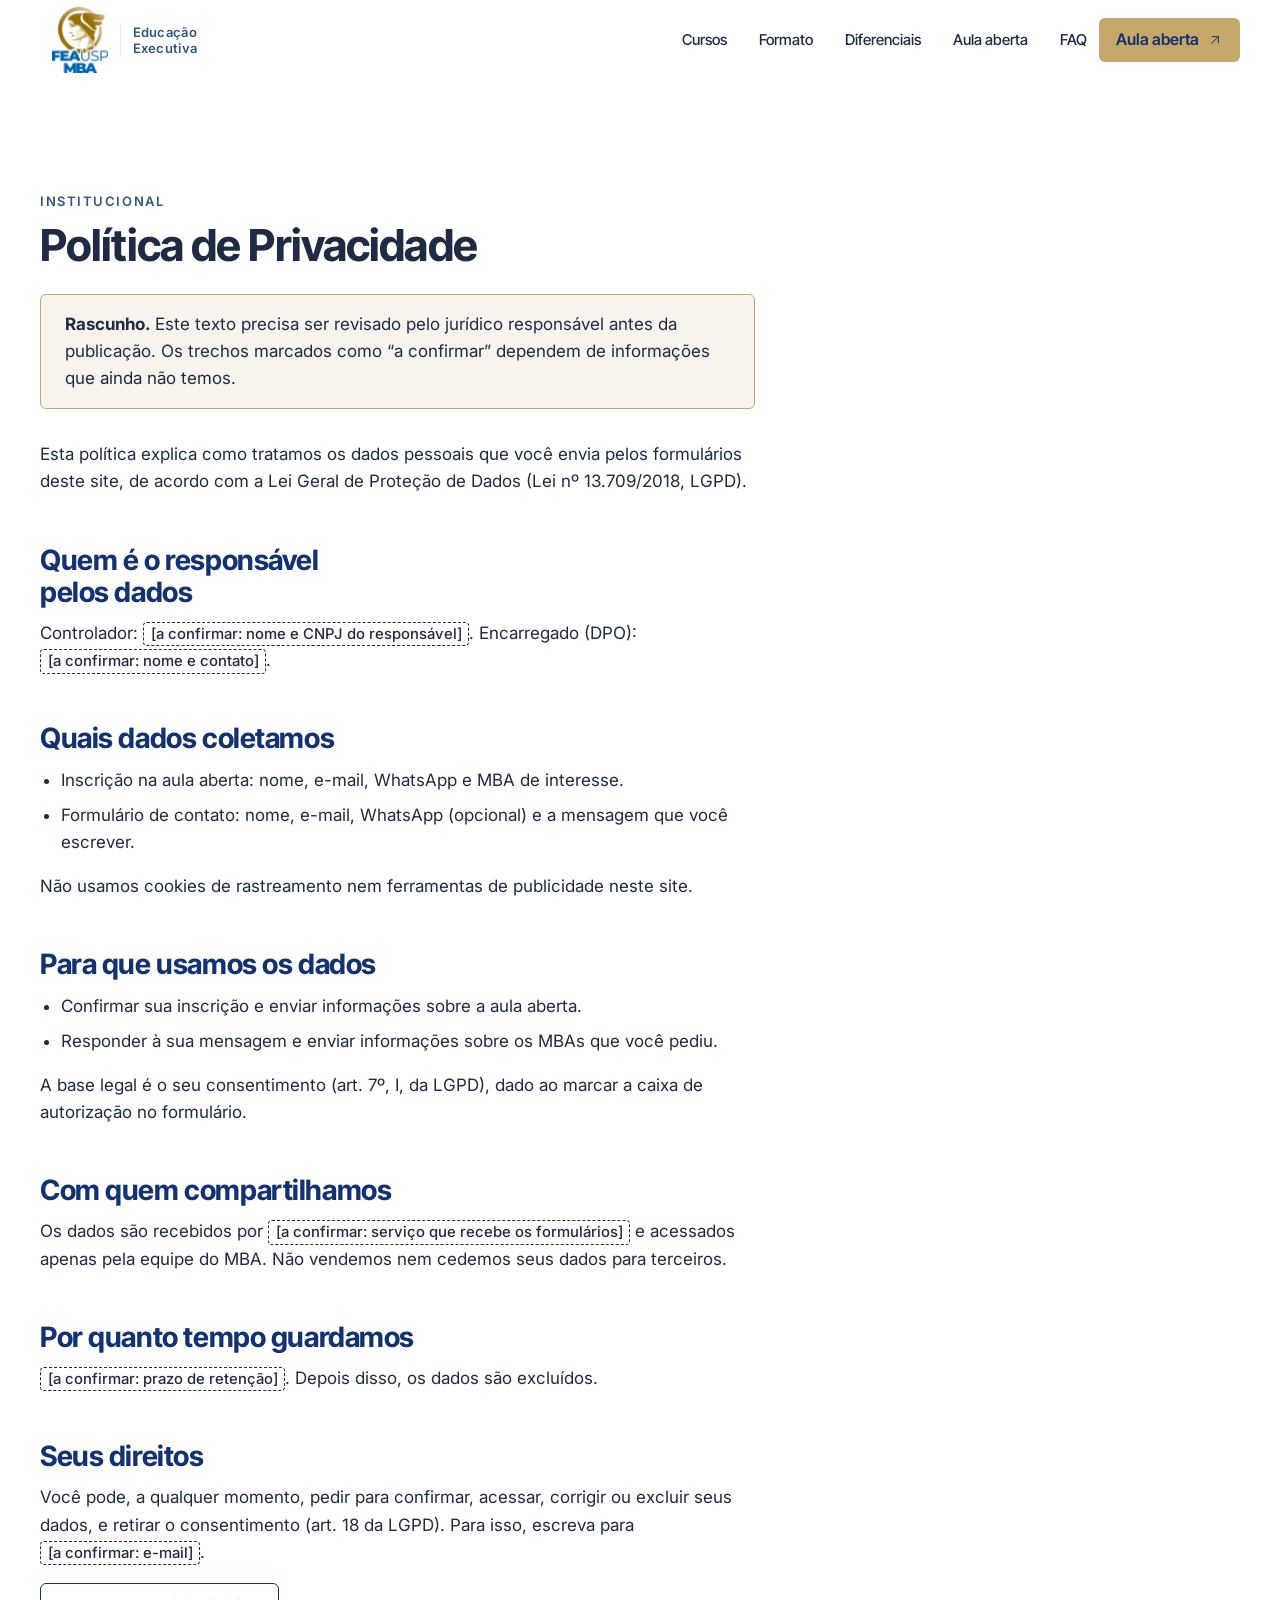
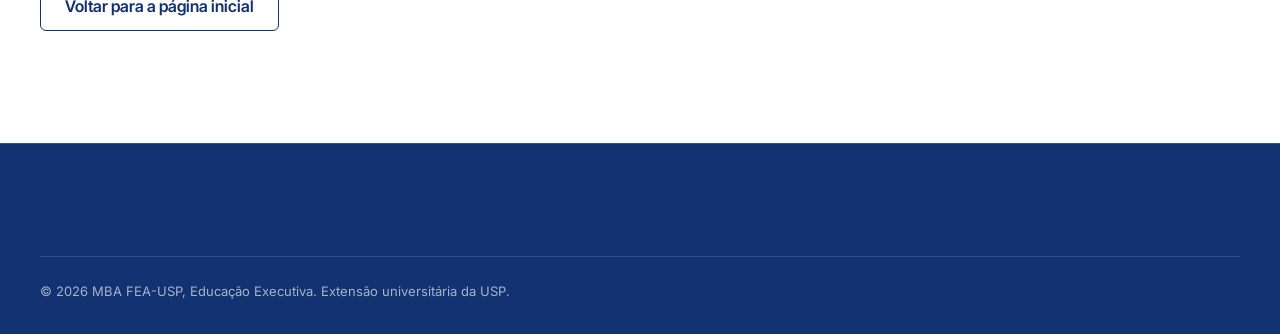
==== privacidade.html @ 04e50766 "Site MBA FEA-USP" ====
<!doctype html>
<html lang="pt-BR">
<head>
  <meta charset="utf-8">
  <meta name="viewport" content="width=device-width, initial-scale=1">
  <title>Política de Privacidade | MBA FEA-USP</title>
  <meta name="description" content="Como o MBA FEA-USP, Educação Executiva, trata os dados pessoais enviados pelos formulários do site.">
  <meta name="theme-color" content="#133271">
  <meta name="robots" content="noindex">  <!-- remover quando o texto for revisado e publicado -->

  <script>document.documentElement.classList.add('js');</script>

  <link rel="preconnect" href="https://fonts.googleapis.com">
  <link rel="preconnect" href="https://fonts.gstatic.com" crossorigin>
  <link rel="stylesheet" href="https://fonts.googleapis.com/css2?family=Inter:wght@400..600&family=Inter+Tight:wght@500..700&display=swap">

  <link rel="stylesheet" href="assets/css/tokens.css">
  <link rel="stylesheet" href="assets/css/base.css">
  <link rel="stylesheet" href="assets/css/layout.css">
  <link rel="stylesheet" href="assets/css/components.css">
  <link rel="stylesheet" href="assets/css/sections.css">
  <style>
    .politica h1 { font-size: var(--fs-h2); max-width: 22ch; }
    .politica h2 { font-size: var(--fs-h3); margin: var(--space-7) 0 var(--space-3); color: var(--navy); }
    .politica ul { padding-left: 1.25em; margin: 0 0 1em; }
    .politica li { margin-bottom: var(--space-2); max-width: 65ch; }
    .politica__aviso { margin: var(--space-5) 0 var(--space-6); padding: var(--space-4) var(--space-5); border: 1px solid var(--gold); background: rgb(198 167 106 / 0.12); border-radius: var(--raio-sm); }
  </style>

  <script src="assets/js/main.js" defer></script>
</head>
<body>
  <svg width="0" height="0" style="position:absolute" aria-hidden="true" focusable="false">
    <symbol id="i-seta" viewBox="0 0 24 24"><path d="M7 17 17 7"/><path d="M8 7h9v9"/></symbol>
    <symbol id="i-menu" viewBox="0 0 24 24"><path d="M4 7h16M4 12h16M4 17h16"/></symbol>
    <symbol id="i-fechar" viewBox="0 0 24 24"><path d="M6 6l12 12M18 6 6 18"/></symbol>
  </svg>

  <a class="pular-link" href="#conteudo">Pular para o conteúdo</a>

  <header class="cabecalho" id="cabecalho">
    <div class="container cabecalho__barra">
      <a class="marca marca--logo" href="index.html" aria-label="MBA FEA-USP, Educação Executiva, página inicial">
        <picture>
          <source type="image/webp" srcset="assets/img/logo/logo-mba-fea-usp-64.webp 1x, assets/img/logo/logo-mba-fea-usp-128.webp 2x">
          <img class="marca__logo" src="assets/img/logo/logo-mba-fea-usp-64.png" srcset="assets/img/logo/logo-mba-fea-usp-128.png 2x" width="54" height="64" alt="">
        </picture>
        <span class="marca__sub">Educação<br>Executiva</span>
      </a>
      <nav class="menu" id="menu" aria-label="Principal">
        <div class="menu__topo">
          <span class="marca marca--logo" aria-hidden="true">
            <img class="marca__logo" src="assets/img/logo/logo-mba-fea-usp-64.png" srcset="assets/img/logo/logo-mba-fea-usp-128.png 2x" width="54" height="64" alt="">
            <span class="marca__sub">Educação<br>Executiva</span>
          </span>
          <button class="botao-menu" type="button" data-fechar-menu aria-label="Fechar menu">
            <svg class="icone" aria-hidden="true"><use href="#i-fechar"/></svg>
          </button>
        </div>
        <ul class="menu__lista">
          <li><a class="menu__link" href="index.html#cursos">Cursos</a></li>
          <li><a class="menu__link" href="index.html#formato">Formato</a></li>
          <li><a class="menu__link" href="index.html#diferenciais">Diferenciais</a></li>
          <li><a class="menu__link" href="index.html#aula-aberta">Aula aberta</a></li>
          <li><a class="menu__link" href="index.html#faq">FAQ</a></li>
        </ul>
      </nav>
      <div class="cabecalho__acoes">
        <a class="btn btn--principal cabecalho__cta" href="index.html#aula-aberta">
          Aula aberta
          <svg class="icone" aria-hidden="true"><use href="#i-seta"/></svg>
        </a>
        <button class="botao-menu" type="button" aria-controls="menu" aria-expanded="false" data-abrir-menu aria-label="Abrir menu">
          <svg class="icone" aria-hidden="true"><use href="#i-menu"/></svg>
        </button>
      </div>
    </div>
  </header>

  <main id="conteudo" class="secao">
    <article class="container politica">
      <p class="eyebrow">Institucional</p>
      <h1>Política de Privacidade</h1>

      <p class="politica__aviso"><strong>Rascunho.</strong> Este texto precisa ser revisado pelo jurídico responsável antes da publicação. Os trechos marcados como “a confirmar” dependem de informações que ainda não temos.</p>

      <p>Esta política explica como tratamos os dados pessoais que você envia pelos formulários deste site, de acordo com a Lei Geral de Proteção de Dados (Lei nº&nbsp;13.709/2018, LGPD).</p>

      <h2>Quem é o responsável pelos dados</h2>
      <p>Controlador: <span class="pendente" data-pendente="controlador">[a confirmar: nome e CNPJ do responsável]</span>. Encarregado (DPO): <span class="pendente" data-pendente="encarregado">[a confirmar: nome e contato]</span>.</p>

      <h2>Quais dados coletamos</h2>
      <ul>
        <li>Inscrição na aula aberta: nome, e-mail, WhatsApp e MBA de interesse.</li>
        <li>Formulário de contato: nome, e-mail, WhatsApp (opcional) e a mensagem que você escrever.</li>
      </ul>
      <p>Não usamos cookies de rastreamento nem ferramentas de publicidade neste site.</p>

      <h2>Para que usamos os dados</h2>
      <ul>
        <li>Confirmar sua inscrição e enviar informações sobre a aula aberta.</li>
        <li>Responder à sua mensagem e enviar informações sobre os MBAs que você pediu.</li>
      </ul>
      <p>A base legal é o seu consentimento (art.&nbsp;7º, I, da LGPD), dado ao marcar a caixa de autorização no formulário.</p>

      <h2>Com quem compartilhamos</h2>
      <p>Os dados são recebidos por <span class="pendente" data-pendente="destino-formulario">[a confirmar: serviço que recebe os formulários]</span> e acessados apenas pela equipe do MBA. Não vendemos nem cedemos seus dados para terceiros.</p>

      <h2>Por quanto tempo guardamos</h2>
      <p><span class="pendente" data-pendente="retencao">[a confirmar: prazo de retenção]</span>. Depois disso, os dados são excluídos.</p>

      <h2>Seus direitos</h2>
      <p>Você pode, a qualquer momento, pedir para confirmar, acessar, corrigir ou excluir seus dados, e retirar o consentimento (art.&nbsp;18 da LGPD). Para isso, escreva para <span class="pendente quebra-livre" data-pendente="email-privacidade">[a confirmar: e-mail]</span>.</p>

      <p><a class="btn btn--contorno-escuro" href="index.html">Voltar para a página inicial</a></p>
    </article>
  </main>

  <footer class="rodape">
    <div class="container">
      <p class="rodape__legal">© 2026 MBA FEA-USP, Educação Executiva. Extensão universitária da&nbsp;USP.</p>
    </div>
  </footer>
</body>
</html>
---- assets/css/tokens.css ----
/* Tokens do design — fonte da verdade: specs/design.md e specs/plano-site.md (seções 3, 4 e 6). */

:root {
  /* Paleta da marca */
  --navy: #133271;
  --blue: #2B63A9;
  --slate: #325580;
  --gold: #C6A76A;
  --gold-claro: #D4BA86;   /* hover do botão principal: mais claro mantém o contraste com o navy */
  --mist: #A7B2CB;

  /* Neutros de apoio */
  --tinta: #1F2A44;        /* texto corrido sobre claro (14,26:1) */
  --branco: #FFFFFF;
  --fundo-suave: #F3F5F9;
  --linha: #E2E6EF;
  --borda-campo: #C9D0DE;

  /* Estado de erro de formulário (funcional, fora da paleta de marca) */
  --erro: #B42318;          /* sobre branco: 6,5:1 */
  --erro-sobre-navy: #FFB4AB; /* sobre navy: ~9:1 */

  /* Overlay navy sobre fotos: mínimo 75% sob texto (D4) */
  --overlay-forte: rgb(19 50 113 / 0.88);
  --overlay-texto: rgb(19 50 113 / 0.78);
  --overlay-leve: rgb(19 50 113 / 0.55);

  /* Famílias */
  --fonte-titulo: "Inter Tight", "Inter Tight Fallback", Arial, sans-serif;
  --fonte-texto: "Inter", "Inter Fallback", Arial, sans-serif;

  /* Escala fluida (valores efetivos em plano-site.md, 4.2) */
  --fs-h1: clamp(2.25rem, 1.5rem + 3.2vw, 4rem);
  --fs-h2: clamp(1.75rem, 1.2rem + 2vw, 2.75rem);
  --fs-h3: clamp(1.375rem, 1.1rem + 0.9vw, 1.75rem);
  --fs-h4: clamp(1.125rem, 1.05rem + 0.3vw, 1.25rem);
  --fs-lead: clamp(1.125rem, 1rem + 0.5vw, 1.375rem);
  --fs-corpo: clamp(1rem, 0.95rem + 0.2vw, 1.0625rem);
  --fs-numero: clamp(2.5rem, 1.6rem + 3.5vw, 4.5rem);
  --fs-eyebrow: 0.8125rem;
  --fs-pequeno: 0.875rem;
  --fs-menu: 0.9375rem;

  /* Espaçamento (base 4 px) */
  --space-1: 4px;
  --space-2: 8px;
  --space-3: 12px;
  --space-4: 16px;
  --space-5: 24px;
  --space-6: 32px;
  --space-7: 48px;
  --space-8: 64px;
  --space-9: 88px;
  --space-10: 112px;

  /* Movimento: curva de saída forte para respostas de interface (sempre < 300 ms) */
  --ease-out: cubic-bezier(0.23, 1, 0.32, 1);
  --dur-rapida: 160ms;
  --dur-media: 220ms;

  /* Formas */
  --raio-sm: 6px;
  --raio-md: 12px;
  --raio-total: 999px;
  --sombra-sm: 0 1px 2px rgb(19 50 113 / 0.08);
  --sombra-md: 0 12px 32px rgb(19 50 113 / 0.12);

  /* Layout (mobile) */
  --container: 1200px;
  --margem: 16px;
  --gutter: 16px;
  --secao-y: var(--space-8);
  --header-h: 64px;
  --sobreposicao: 48px;    /* quanto o card de resumo sobe sobre o hero */
}

@media (min-width: 768px) {
  :root {
    --margem: 24px;
    --gutter: 24px;
    --secao-y: var(--space-9);
  }
}

@media (min-width: 1024px) {
  :root {
    --margem: 32px;
    --secao-y: var(--space-10);
    --header-h: 80px;
    --sobreposicao: 96px;
  }
}
---- assets/css/base.css ----
/* Reset, tipografia base, links, foco. Regras de texto: specs/plano-site.md, seção 5. */

/* Fontes de reserva com métricas próximas às da Inter, para o texto não "pular" ao carregar.
   Valores aproximados; refinar com medição se houver salto visível. */
@font-face {
  font-family: "Inter Fallback";
  src: local("Arial");
  size-adjust: 107%;
  ascent-override: 90%;
  descent-override: 22.4%;
  line-gap-override: 0%;
}
@font-face {
  font-family: "Inter Tight Fallback";
  src: local("Arial");
  size-adjust: 100%;
  ascent-override: 96%;
  descent-override: 24%;
  line-gap-override: 0%;
}

*,
*::before,
*::after {
  box-sizing: border-box;
}

html {
  -webkit-text-size-adjust: 100%;
  text-size-adjust: 100%;
  scroll-padding-top: calc(var(--header-h) + var(--space-4));
  scrollbar-color: var(--slate) var(--fundo-suave);
  -webkit-tap-highlight-color: transparent;
}

/* Superfícies do navegador na paleta da marca */
::selection {
  background: var(--navy);
  color: var(--branco);
}

.tema-escuro ::selection,
.hero ::selection,
.cta-final ::selection,
.curso ::selection {
  background: var(--gold);
  color: var(--navy);
}

input,
textarea {
  caret-color: var(--blue);
}

@media (prefers-reduced-motion: no-preference) {
  html {
    scroll-behavior: smooth;
  }
}

body {
  margin: 0;
  background: var(--branco);
  color: var(--tinta);
  font-family: var(--fonte-texto);
  font-size: var(--fs-corpo);
  line-height: 1.6;
  -webkit-font-smoothing: antialiased;
}

h1, h2, h3, h4 {
  margin: 0;
  font-family: var(--fonte-titulo);
  color: inherit;
  text-wrap: balance;
}

h1 {
  font-size: var(--fs-h1);
  font-weight: 700;
  line-height: 1.08;
  letter-spacing: -0.02em;
  max-width: 18ch;
}

h2 {
  font-size: var(--fs-h2);
  font-weight: 700;
  line-height: 1.15;
  letter-spacing: -0.015em;
  max-width: 22ch;
}

h3 {
  font-size: var(--fs-h3);
  font-weight: 600;
  line-height: 1.25;
  letter-spacing: -0.01em;
}

h4 {
  font-size: var(--fs-h4);
  font-weight: 600;
  line-height: 1.35;
}

p {
  margin: 0 0 1em;
  max-width: 65ch;
  text-wrap: pretty;
}

p:last-child {
  margin-bottom: 0;
}

/* Hifenização só em colunas estreitas (plano 5.2) */
@media (max-width: 767.98px) {
  p {
    -webkit-hyphens: auto;
    hyphens: auto;
  }
}

ul, ol {
  margin: 0;
  padding: 0;
}

img, svg, picture, video {
  display: block;
  max-width: 100%;
}

img {
  height: auto;
}

a {
  color: var(--blue);
  text-underline-offset: 0.18em;
}

button {
  font: inherit;
}

/* Foco sempre visível: azul sobre claro, branco sobre escuro */
:focus-visible {
  outline: 3px solid var(--blue);
  outline-offset: 2px;
}

.tema-escuro :focus-visible,
.hero :focus-visible {
  outline-color: var(--branco);
}

/* Utilitários de texto */
.eyebrow {
  margin: 0 0 var(--space-3);
  font-family: var(--fonte-texto);
  font-size: var(--fs-eyebrow);
  font-weight: 600;
  line-height: 1.4;
  letter-spacing: 0.12em;
  text-transform: uppercase;
  color: var(--slate);
  text-wrap: balance;
}

.tema-escuro .eyebrow {
  color: var(--mist);
}

.lead {
  font-size: var(--fs-lead);
  line-height: 1.5;
  max-width: 52ch;
}

/* Ênfase por cor dentro de títulos (nunca dourado, nunca sobre foto) */
.destaque {
  color: var(--blue);
}

.tema-escuro .destaque {
  color: var(--mist);
}

.sem-quebra {
  white-space: nowrap;
}

.quebra-livre {
  overflow-wrap: anywhere;
}

/* Placeholder de conteúdo pendente (plano 5.7). Procurar por data-pendente antes de publicar. */
.pendente {
  display: inline-block;
  padding: 0 0.45em;
  border: 1px dashed currentColor;
  border-radius: 4px;
  font-size: 0.875em;
  font-weight: 500;
  line-height: 1.5;
  white-space: normal;
}

/* Acessibilidade */
.visualmente-oculto {
  position: absolute !important;
  width: 1px;
  height: 1px;
  padding: 0;
  margin: -1px;
  overflow: hidden;
  clip: rect(0 0 0 0);
  white-space: nowrap;
  border: 0;
}

.pular-link {
  position: absolute;
  top: -100px;
  left: var(--space-4);
  z-index: 100;
  padding: var(--space-3) var(--space-4);
  background: var(--navy);
  color: var(--branco);
  font-weight: 600;
  border-radius: var(--raio-sm);
  text-decoration: none;
}

.pular-link:focus {
  top: var(--space-4);
  outline-color: var(--gold);
}

/* ---------- Animações de entrada (inspiradas no "About Section" do 21st.dev) ----------
   Classes aplicadas pelo main.js; sem JS ou com movimento reduzido, nada fica escondido. */
.anim .revelar {
  opacity: 0;
  transform: translateY(16px);
  filter: blur(8px);
  transition:
    opacity 600ms var(--ease-out),
    transform 600ms var(--ease-out),
    filter 600ms var(--ease-out);
  transition-delay: var(--atraso, 0ms);
}

.anim .revelar.revelado {
  opacity: 1;
  transform: none;
  filter: none;
}

/* Hero: fica oculto só até o JS preparar a entrada (no máximo 2 s) */
.anim:not(.hero-pronto) .hero__conteudo {
  visibility: hidden;
}

/* Título do hero: cada palavra desce de dentro de uma "janela" (vertical cut reveal) */
.palavra {
  display: inline-block;
  overflow: hidden;
  vertical-align: top;
  padding-bottom: 0.12em;
  margin-bottom: -0.12em;
}

.palavra > span {
  display: inline-block;
}

.anim .palavra > span {
  transform: translateY(-105%);
  transition: transform 800ms cubic-bezier(0.22, 1, 0.36, 1) var(--atraso, 0ms);
}

.anim.hero-pronto .palavra > span {
  transform: none;
}

@media (prefers-reduced-motion: reduce) {
  *,
  *::before,
  *::after {
    transition-duration: 0.01ms !important;
    animation-duration: 0.01ms !important;
  }
}
---- assets/css/layout.css ----
/* Container, grid e seções. Medidas: specs/plano-site.md, seção 3. */

.container {
  width: 100%;
  max-width: calc(var(--container) + 2 * var(--margem));
  margin-inline: auto;
  padding-inline: var(--margem);
}

.secao {
  padding-block: var(--secao-y);
}

.tema-escuro {
  background: var(--navy);
  color: var(--branco);
}

.fundo-suave {
  background: var(--fundo-suave);
}

/* Grid: 4 colunas (mobile), 8 (tablet), 12 (desktop) */
.grid {
  display: grid;
  grid-template-columns: repeat(4, minmax(0, 1fr));
  gap: var(--gutter);
}

@media (min-width: 768px) {
  .grid {
    grid-template-columns: repeat(8, minmax(0, 1fr));
  }
}

@media (min-width: 1024px) {
  .grid {
    grid-template-columns: repeat(12, minmax(0, 1fr));
  }
}

/* Cabeçalho de seção: eyebrow → título → apoio → conteúdo */
.secao__cabeca {
  margin-bottom: var(--space-6);
}

.secao__cabeca > h2 + p {
  margin-top: var(--space-4);
}

@media (min-width: 1024px) {
  .secao__cabeca {
    margin-bottom: var(--space-7);
  }

  .secao__cabeca > h2 + p {
    margin-top: var(--space-5);
  }
}
---- assets/css/components.css ----
/* Componentes. Especificação: specs/plano-site.md, seções 3.3 e 9. */

/* ---------- Botões ---------- */
.btn {
  display: inline-flex;
  align-items: center;
  justify-content: center;
  gap: var(--space-2);
  min-height: 48px;
  padding: 0 var(--space-5);
  border: 1.5px solid transparent;
  border-radius: var(--raio-sm);
  font-family: var(--fonte-titulo);
  font-size: 1rem;
  font-weight: 600;
  line-height: 1.2;
  text-align: center;
  text-decoration: none;
  cursor: pointer;
  user-select: none;
  transition:
    background-color var(--dur-rapida) ease,
    color var(--dur-rapida) ease,
    border-color var(--dur-rapida) ease,
    transform var(--dur-rapida) var(--ease-out);
}

/* Resposta ao toque/clique: o botão "afunda" de leve */
.btn:active {
  transform: scale(0.97);
}

/* Rótulo em uma linha a partir de 360 px; abaixo disso pode quebrar e o botão cresce (plano 5.2) */
@media (min-width: 360px) {
  .btn {
    white-space: nowrap;
  }
}

.btn svg {
  width: 16px;
  height: 16px;
  flex: none;
}

/* A seta ↗ avança um pouco no hover (como o "hover:gap" do componente de referência) */
a.btn > svg,
button.btn > svg {
  transition: transform var(--dur-media) var(--ease-out);
}

@media (hover: hover) and (pointer: fine) {
  a.btn:hover > svg,
  button.btn:hover > svg {
    transform: translate(2px, -2px);
  }
}

.btn--principal {
  background: var(--gold);
  color: var(--navy);
}

@media (hover: hover) and (pointer: fine) {
  .btn--principal:hover {
    background: var(--gold-claro);
  }
}

.btn--contorno-claro {
  border-color: var(--branco);
  color: var(--branco);
}

@media (hover: hover) and (pointer: fine) {
  .btn--contorno-claro:hover {
    background: rgb(255 255 255 / 0.1);
  }
}

.btn--contorno-escuro {
  border-color: var(--navy);
  color: var(--navy);
}

@media (hover: hover) and (pointer: fine) {
  .btn--contorno-escuro:hover {
    background: rgb(19 50 113 / 0.06);
  }
}

.btn--compacto {
  min-height: 44px;
  padding: 0 var(--space-4);
}

/* ---------- Chips / selos ---------- */
.chip {
  display: inline-flex;
  align-items: center;
  min-height: 28px;
  padding: 0 var(--space-3);
  border-radius: var(--raio-total);
  background: var(--fundo-suave);
  color: var(--navy);
  font-size: 0.8125rem;
  font-weight: 600;
  line-height: 1.2;
}

/* ---------- Ícones ---------- */
.icone {
  width: 24px;
  height: 24px;
  flex: none;
  fill: none;
  stroke: currentColor;
  stroke-width: 1.5;
  stroke-linecap: round;
  stroke-linejoin: round;
}

/* ---------- Barra superior (só desktop) ---------- */
.topbar {
  display: none;
}

@media (min-width: 1024px) {
  .topbar {
    display: block;
    background: var(--navy);
    color: var(--mist);
    font-size: 0.8125rem;
  }

  .topbar__lista {
    display: flex;
    justify-content: flex-end;
    align-items: center;
    gap: var(--space-5);
    min-height: 36px;
    list-style: none;
  }

  .topbar__lista li {
    display: flex;
    align-items: center;
    gap: var(--space-2);
  }

  .topbar .icone {
    width: 16px;
    height: 16px;
  }
}

/* ---------- Cabeçalho ---------- */
.cabecalho {
  position: sticky;
  top: 0;
  z-index: 50;
  background: var(--branco);
  transition: box-shadow 0.2s ease;
}

.cabecalho.rolou {
  box-shadow: var(--sombra-sm);
}

.cabecalho__barra {
  display: flex;
  align-items: center;
  justify-content: space-between;
  flex-wrap: wrap;
  gap: var(--space-4);
  min-height: var(--header-h);
}

/* Marca em texto até haver nome final e logo autorizado (D5) */
.marca {
  display: inline-flex;
  flex-direction: column;
  gap: 2px;
  color: var(--navy);
  text-decoration: none;
  line-height: 1;
}

.marca__nome {
  font-family: var(--fonte-titulo);
  font-size: 1.25rem;
  font-weight: 700;
  letter-spacing: -0.01em;
  white-space: nowrap;
}

.marca__nome span {
  color: var(--blue);
}

.marca__sub {
  font-size: 0.8125rem;
  font-weight: 500;
  color: var(--slate);
  white-space: nowrap;
}

@media (min-width: 1024px) {
  .marca__nome {
    font-size: 1.5rem;
  }
}

/* Marca com a logo oficial "Logo MBA FEA USP USAR" (fundo transparente; versão branca no rodapé) */
.marca--logo {
  flex-direction: row;
  align-items: center;
  gap: var(--space-3);
}

.marca--logo picture {
  display: contents;
}

.marca__logo {
  width: auto;
  height: 50px;
  flex: none;
}

.marca--logo .marca__sub {
  padding-left: var(--space-3);
  border-left: 1px solid var(--linha);
  font-size: 0.75rem;
  font-weight: 600;
  line-height: 1.25;
  letter-spacing: 0.02em;
  white-space: normal;
}

@media (min-width: 1024px) {
  .marca__logo {
    height: 66px;
  }

  .marca--logo .marca__sub {
    font-size: 0.8125rem;
  }
}

.cabecalho__acoes {
  display: flex;
  align-items: center;
  gap: var(--space-2);
}

/* Menu: sem JS, aparece como lista visível que quebra linha */
.menu {
  flex-basis: 100%;
  order: 3;
}

.menu__lista {
  display: flex;
  flex-wrap: wrap;
  gap: var(--space-2) var(--space-5);
  padding-bottom: var(--space-3);
  list-style: none;
}

.menu__link {
  display: inline-flex;
  align-items: center;
  min-height: 44px;
  color: var(--tinta);
  font-family: var(--fonte-titulo);
  font-size: var(--fs-menu);
  font-weight: 500;
  text-decoration: none;
}

.menu__link:hover {
  color: var(--blue);
  text-decoration: underline;
  text-underline-offset: 0.35em;
}

.menu__topo,
.botao-menu {
  display: none;
}

/* Com JS, abaixo de 1024 px: menu vira painel em tela cheia */
@media (max-width: 1023.98px) {
  .js .botao-menu {
    display: inline-flex;
    align-items: center;
    justify-content: center;
    width: 44px;
    height: 44px;
    padding: 0;
    border: 0;
    border-radius: var(--raio-sm);
    background: none;
    color: var(--navy);
    cursor: pointer;
  }

  .js .menu {
    position: fixed;
    inset: 0;
    z-index: 60;
    display: none;
    flex-direction: column;
    background: var(--branco);
    padding: 0 var(--margem) var(--space-6);
    overflow-y: auto;
  }

  .js .menu.aberto {
    display: flex;
    animation: menu-entrar var(--dur-media) var(--ease-out);
  }

  @keyframes menu-entrar {
    from {
      opacity: 0;
      transform: translateY(-8px);
    }
  }

  @media (prefers-reduced-motion: reduce) {
    .js .menu.aberto {
      animation: none;
    }
  }

  .js .menu__topo {
    display: flex;
    align-items: center;
    justify-content: space-between;
    min-height: var(--header-h);
    margin-bottom: var(--space-4);
  }

  .js .menu__lista {
    flex-direction: column;
    gap: 0;
  }

  .js .menu__lista li + li {
    border-top: 1px solid var(--linha);
  }

  .js .menu__link {
    width: 100%;
    min-height: 56px;
    font-size: 1.125rem;
  }

  .js .menu__cta {
    margin-top: var(--space-6);
  }

  .js .menu__cta .btn {
    width: 100%;
  }
}

/* Desktop: menu em linha, entre a marca e o botão */
@media (min-width: 1024px) {
  .cabecalho__barra {
    flex-wrap: nowrap;
    gap: var(--space-6);
  }

  .menu {
    flex-basis: auto;
    order: 0;
    margin-left: auto;
  }

  .menu__lista {
    flex-wrap: nowrap;
    gap: var(--space-6);
    padding-bottom: 0;
  }

  .menu__cta {
    display: none;
  }
}

/* Menu sem JS no mobile: botão do cabeçalho fica, o do menu some */
.menu__cta {
  display: none;
}

.js .menu__cta {
  display: block;
}

@media (min-width: 1024px) {
  .js .menu__cta {
    display: none;
  }
}

/* Com JS o menu sai do fluxo (painel fixo): marca e ações ficam sempre na mesma linha */
.js .cabecalho__barra {
  flex-wrap: nowrap;
  gap: var(--space-3);
}

/* Botão do cabeçalho: compacto no mobile */
.cabecalho__cta {
  min-height: 40px;
  padding: 0 var(--space-3);
}

@media (max-width: 399.98px) {
  .cabecalho__cta svg {
    display: none;   /* cabe ao lado da marca em 320–399 px */
  }
}

@media (min-width: 400px) {
  .cabecalho__cta {
    padding: 0 var(--space-4);
  }
}

/* ---------- "Saiba mais" com <details> (funciona sem JS) ---------- */
.expansivel > summary {
  list-style: none;
}

.expansivel > summary::-webkit-details-marker {
  display: none;
}

.expansivel > summary .icone {
  width: 16px;
  height: 16px;
  transition: transform var(--dur-media) var(--ease-out);
}

/* Conteúdo que abre: aparece com um leve deslizar (não aparece "do nada") */
.expansivel[open] > :not(summary) {
  animation: revelar var(--dur-media) var(--ease-out);
}

@keyframes revelar {
  from {
    opacity: 0;
    transform: translateY(-4px);
  }
}

@media (prefers-reduced-motion: reduce) {
  .expansivel[open] > :not(summary) {
    animation: none;
  }
}

.expansivel[open] > summary .icone {
  transform: rotate(45deg);
}

.expansivel .quando-aberto,
.expansivel[open] .quando-fechado {
  display: none;
}

.expansivel[open] .quando-aberto {
  display: inline;
}

/* ---------- Formulários ---------- */
.form {
  display: grid;
  gap: var(--space-4);
}

.campo {
  display: grid;
  gap: var(--space-2);
}

.campo label {
  font-size: var(--fs-pequeno);
  font-weight: 600;
  line-height: 1.4;
}

.campo input,
.campo select,
.campo textarea {
  width: 100%;
  min-height: 48px;
  padding: var(--space-3) var(--space-4);
  border: 1px solid var(--borda-campo);
  border-radius: var(--raio-sm);
  background: var(--branco);
  color: var(--tinta);
  font: inherit;
  font-size: 1rem;     /* 16 px evita zoom automático no iPhone */
  line-height: 1.4;
  transition: border-color var(--dur-rapida) ease;
}

@media (hover: hover) and (pointer: fine) {
  .campo input:hover,
  .campo select:hover,
  .campo textarea:hover {
    border-color: var(--slate);
  }
}

.campo select {
  cursor: pointer;
}

.campo textarea {
  min-height: 120px;
  resize: vertical;
}

.campo select {
  appearance: none;
  padding-right: 44px;
  background-image: url("data:image/svg+xml,%3Csvg xmlns='http://www.w3.org/2000/svg' width='16' height='16' viewBox='0 0 24 24' fill='none' stroke='%23133271' stroke-width='2' stroke-linecap='round' stroke-linejoin='round'%3E%3Cpath d='m6 9 6 6 6-6'/%3E%3C/svg%3E");
  background-repeat: no-repeat;
  background-position: right 16px center;
}

.campo input:focus-visible,
.campo select:focus-visible,
.campo textarea:focus-visible {
  outline: 3px solid var(--blue);
  outline-offset: 1px;
  border-color: var(--blue);
}

.campo [aria-invalid="true"] {
  border-color: var(--erro);
  border-width: 2px;
}

.campo__ajuda {
  font-size: var(--fs-pequeno);
  color: var(--slate);
}

.campo__erro {
  display: flex;
  gap: var(--space-2);
  align-items: flex-start;
  font-size: var(--fs-pequeno);
  font-weight: 500;
  line-height: 1.4;
  color: var(--erro);
}

.campo__erro:empty {
  display: none;
}

.campo__erro::before {
  content: "!";
  flex: none;
  display: grid;
  place-items: center;
  width: 18px;
  height: 18px;
  border-radius: 50%;
  background: currentColor;
  color: var(--branco);
  font-size: 0.75rem;
  font-weight: 700;
}

.consentimento {
  display: grid;
  grid-template-columns: 20px 1fr;
  gap: var(--space-3);
  align-items: start;
  font-size: var(--fs-pequeno);
  line-height: 1.5;
}

.consentimento input {
  width: 20px;
  height: 20px;
  margin: 1px 0 0;
  accent-color: var(--navy);
}

.consentimento .campo__erro {
  grid-column: 2;
}

.form__status {
  font-size: var(--fs-pequeno);
  line-height: 1.5;
}

.form__status:empty {
  display: none;
}

.form__status {
  padding: var(--space-3) var(--space-4);
  border: 1px solid var(--gold);
  border-radius: var(--raio-sm);
  background: rgb(198 167 106 / 0.14);
  color: var(--tinta);
}

.form--escuro .form__status {
  color: var(--branco);
}

.form .btn {
  justify-self: start;
}

@media (max-width: 479.98px) {
  .form .btn {
    justify-self: stretch;
  }
}

/* Formulário direto sobre fundo navy (o da aula aberta fica num card branco e não usa isto) */
.form--escuro .campo label,
.form--escuro .consentimento {
  color: var(--branco);
}

.form--escuro .campo__ajuda {
  color: var(--mist);
}

.form--escuro .campo__erro {
  color: var(--erro-sobre-navy);
}

.form--escuro .campo__erro::before {
  color: var(--navy);
}

.form--escuro .campo [aria-invalid="true"] {
  border-color: var(--erro-sobre-navy);
}

.form--escuro .consentimento a {
  color: var(--branco);
}

.form--escuro .consentimento input {
  accent-color: var(--gold);
}

/* Bloco claro dentro de seção escura: volta às cores de fundo claro */
.tema-claro {
  background: var(--branco);
  color: var(--tinta);
}

.tema-escuro .tema-claro :focus-visible {
  outline-color: var(--blue);
}

.tema-escuro .tema-claro .eyebrow {
  color: var(--slate);
}

@media (min-width: 1024px) {
  .cabecalho__cta {
    min-height: 44px;
  }
}
---- assets/css/sections.css ----
/* Estilos de cada seção da home. Ordem e conteúdo: specs/plano-site.md, seção 8. */

/* ---------- Hero ---------- */
.hero {
  position: relative;
  isolation: isolate;
  display: flex;
  align-items: flex-end;
  min-height: 560px;
  padding-block: var(--space-8) calc(var(--sobreposicao) + var(--space-7));
  background: var(--navy);
  color: var(--branco);
}

.hero__midia,
.hero__midia img {
  position: absolute;
  inset: 0;
  width: 100%;
  height: 100%;
  z-index: -2;
}

.hero__midia img {
  object-fit: cover;
  object-position: 65% 45%;
}

/* Mobile: gradiente vertical, mais forte embaixo, onde fica o texto (≥ 78% sob texto) */
.hero::before {
  content: "";
  position: absolute;
  inset: 0;
  z-index: -1;
  background: linear-gradient(
    180deg,
    var(--overlay-leve) 0%,
    var(--overlay-texto) 30%,
    var(--overlay-forte) 100%
  );
}

.hero__conteudo {
  max-width: 590px;
}

.hero .eyebrow {
  color: var(--branco);   /* mist reprova sobre foto (plano 6) */
}

.hero .lead {
  margin-top: var(--space-4);
  color: var(--branco);
}

.hero__acoes {
  display: flex;
  flex-wrap: wrap;
  gap: var(--space-3);
  margin-top: var(--space-6);
}

@media (max-width: 479.98px) {
  .hero__acoes .btn {
    flex: 1 1 100%;
  }
}

@media (min-width: 768px) {
  .hero {
    align-items: center;
    min-height: 600px;
  }

  /* Tablet e desktop: gradiente horizontal, texto à esquerda (≥ 78% sob texto) */
  .hero::before {
    background: linear-gradient(
      90deg,
      var(--overlay-forte) 0%,
      var(--overlay-texto) 55%,
      var(--overlay-leve) 100%
    );
  }

  .hero .lead {
    margin-top: var(--space-5);
  }
}

@media (min-width: 1024px) {
  .hero {
    min-height: max(640px, min(86vh, 760px));
    padding-block: var(--space-10) calc(var(--sobreposicao) + var(--space-9));
  }
}

/* ---------- Card de resumo sobreposto ao hero ---------- */
.resumo {
  position: relative;
  z-index: 2;
  margin-top: calc(-1 * var(--sobreposicao));
}

.resumo__cartao {
  display: grid;
  gap: var(--space-5);
  max-width: 996px;          /* 10 das 12 colunas em 1200 px */
  margin-inline: auto;
  padding: var(--space-5);
  border-radius: var(--raio-md);
  background: var(--branco);
  box-shadow: var(--sombra-md);
}

.resumo__titulo {
  font-size: var(--fs-h3);
  line-height: 1.2;
  max-width: 20ch;
}

.resumo__texto {
  margin-top: var(--space-3);
  color: var(--tinta);
  max-width: 60ch;
}

.resumo__itens {
  display: grid;
  gap: var(--space-5);
  list-style: none;
}

.resumo__item {
  display: grid;
  grid-template-columns: 24px 1fr;
  column-gap: var(--space-3);
  align-items: start;
  align-content: start;   /* itens de alturas diferentes alinham pelo topo */
}

.resumo__item .icone {
  color: var(--blue);
  margin-top: 2px;
}

.resumo__item strong {
  display: block;
  font-family: var(--fonte-titulo);
  font-size: var(--fs-h4);
  font-weight: 600;
  line-height: 1.35;
  color: var(--navy);
}

.resumo__item p {
  margin-top: var(--space-1);
  font-size: var(--fs-pequeno);
  line-height: 1.5;
  color: var(--tinta);
}

@media (min-width: 768px) {
  .resumo__cartao {
    padding: var(--space-6) 40px;
  }

  .resumo__itens {
    grid-template-columns: repeat(3, minmax(0, 1fr));
  }

  /* Ícone, título e texto de cada pilar ficam em linhas compartilhadas (subgrid):
     um título de 3 linhas não empurra só o texto dele para baixo. */
  .resumo__item {
    grid-template-columns: 1fr;
    grid-row: span 3;
    grid-template-rows: subgrid;
    row-gap: var(--space-2);
  }

  .resumo__item > div {
    display: contents;
  }

  .resumo__item .icone {
    margin: 0 0 var(--space-1);
  }

  .resumo__item p {
    margin-top: 0;
  }
}

/* Desktop: título em cima e os três pilares lado a lado embaixo (como no tablet).
   Com 3 colunas estreitas ao lado do título, o pilar "Híbrido (36% presencial / 64% online)"
   ocupava 3 linhas e abria um vão sob os outros dois. */
@media (min-width: 1024px) {
  .resumo__cartao {
    gap: var(--space-6);
    padding: var(--space-7);
  }

  .resumo__itens {
    gap: var(--space-2) var(--space-6);
    padding-top: var(--space-6);
    border-top: 1px solid var(--linha);
  }
}

.resumo {
  padding-bottom: var(--space-8);
}

/* ---------- 5. Faixa de números ---------- */
.numeros {
  padding-block: var(--space-7);
}

.numeros__lista {
  display: grid;
  grid-template-columns: repeat(2, minmax(0, 1fr));
  gap: var(--space-6) var(--gutter);
  list-style: none;
}

.numeros__lista li {
  display: flex;
  flex-direction: column;
  gap: var(--space-2);
}

.numeros__valor {
  font-family: var(--fonte-titulo);
  font-size: var(--fs-numero);
  font-weight: 700;
  line-height: 1;
  letter-spacing: -0.02em;
  color: var(--gold);
  font-variant-numeric: tabular-nums lining-nums;
}

.numeros__valor--texto {
  font-size: var(--fs-h2);
  line-height: 1.1;
}

.numeros__rotulo {
  max-width: 24ch;
  text-wrap: balance;   /* sem palavra sozinha na 2ª linha ("reais") */
  font-size: var(--fs-pequeno);
  line-height: 1.45;
  color: var(--mist);
}

@media (min-width: 1024px) {
  .numeros {
    padding-block: var(--space-8);
  }

  .numeros__lista {
    grid-template-columns: repeat(4, minmax(0, 1fr));
  }

  .numeros__lista li + li {
    padding-left: var(--gutter);
    border-left: 1px solid var(--slate);
  }

  .numeros__lista li {
    justify-content: flex-start;   /* números na mesma linha, mesmo com rótulos de 1 ou 2 linhas */
  }
}

/* ---------- 6. Os três MBAs ---------- */
.cursos__lista {
  display: grid;
  gap: var(--space-5);
  list-style: none;
}

.curso {
  position: relative;
  isolation: isolate;
  overflow: hidden;
  border-radius: var(--raio-md);
  background: var(--navy);
  color: var(--branco);
}

/* Mobile: foto 4:3 em cima, texto embaixo sobre navy sólido */
.curso__midia img {
  width: 100%;
  aspect-ratio: 4 / 3;
  object-fit: cover;
}

.curso__conteudo {
  padding: var(--space-5);
}

.curso .eyebrow {
  color: var(--mist);
  margin-bottom: var(--space-2);
}

.curso__nome {
  max-width: 24ch;   /* nomes completos ("MBA em ...") cabem em 2 linhas */
}

.curso__descricao {
  margin-top: var(--space-3);
  max-width: 46ch;
}

.curso__chips {
  display: flex;
  flex-wrap: wrap;
  gap: var(--space-2);
  margin-top: var(--space-4);
  list-style: none;
}

.curso .chip {
  background: rgb(255 255 255 / 0.15);
  color: var(--branco);
}

.curso__detalhes {
  margin-top: var(--space-5);
}

.curso__painel {
  margin-top: var(--space-5);
  padding-top: var(--space-5);
  border-top: 1px solid rgb(255 255 255 / 0.25);
}

.curso__fatos {
  display: grid;
  gap: var(--space-4);
  margin-bottom: var(--space-6);
  list-style: none;
  font-size: var(--fs-pequeno);
  line-height: 1.55;
  max-width: 56ch;
  -webkit-hyphens: manual;
  hyphens: manual;      /* sem hifenização automática nos detalhes: evita "trade-/offs" e cortes estranhos */
}

.curso__fatos strong {
  display: block;
  margin-bottom: var(--space-1);
  font-family: var(--fonte-titulo);
  font-size: 0.9375rem;
  font-weight: 600;
  color: var(--branco);
}

/* Disciplinas / Eixos em lista, um eixo por linha */
.curso__eixos {
  display: grid;
  gap: var(--space-1);
  padding-left: 1.1em;
  list-style: disc;
}

.curso__eixos li::marker {
  color: var(--gold);
}

/* Tablet e desktop: foto de fundo 3:1, texto à esquerda sobre o overlay (≥ 78% sob texto) */
@media (min-width: 768px) {
  .curso {
    min-height: 400px;
    display: flex;
    align-items: center;
  }

  .curso__midia,
  .curso__midia img {
    position: absolute;
    inset: 0;
    width: 100%;
    height: 100%;
    z-index: -2;
    aspect-ratio: auto;
  }

  .curso::before {
    content: "";
    position: absolute;
    inset: 0;
    z-index: -1;
    background: linear-gradient(
      90deg,
      var(--overlay-forte) 0%,
      var(--overlay-texto) 55%,
      var(--overlay-leve) 100%
    );
  }

  .curso__conteudo {
    width: min(100%, 620px);
    padding: var(--space-7);
  }

  .curso--claro::before {
    /* foto muito clara (Finanças): overlay mínimo de 80% em toda a área de texto */
    background: linear-gradient(
      90deg,
      var(--overlay-forte) 0%,
      rgb(19 50 113 / 0.82) 60%,
      rgb(19 50 113 / 0.6) 100%
    );
  }
}

.curso__midia img[data-foco="estrategia"] { object-position: 60% 35%; }
.curso__midia img[data-foco="dados"] { object-position: 60% 50%; }
.curso__midia img[data-foco="financas"] { object-position: 62% 45%; }

/* ---------- 7. Por que este MBA ---------- */
.porque__lista {
  display: grid;
  gap: var(--space-6);
  list-style: none;
}

.porque__item {
  display: grid;
  gap: var(--space-3);
  align-content: start;
}

.porque__topo {
  display: flex;
  align-items: center;
  gap: var(--space-4);
}

.porque__numero {
  font-family: var(--fonte-titulo);
  font-size: 3rem;
  font-weight: 700;
  line-height: 1;
  letter-spacing: -0.02em;
  color: var(--blue);
  font-variant-numeric: tabular-nums;
}

.porque__topo .icone {
  width: 32px;
  height: 32px;
  color: var(--slate);
}

.porque__item h3 {
  font-size: var(--fs-h4);
  line-height: 1.3;
  color: var(--navy);
  max-width: 24ch;
}

.porque__foto {
  margin-top: var(--space-7);
  border-radius: var(--raio-md);
  overflow: hidden;
}

.porque__foto img {
  width: 100%;
  aspect-ratio: 4 / 3;
  object-fit: cover;
  object-position: 55% 45%;
}

/* 4 itens: 2 × 2 no tablet, 4 colunas no desktop.
   Número, título e texto alinhados entre colunas (subgrid), mesmo com títulos de 1 ou 2 linhas. */
@media (min-width: 768px) {
  .porque__lista {
    grid-template-columns: repeat(2, minmax(0, 1fr));
    gap: var(--space-7) var(--gutter);
  }

  .porque__item {
    grid-row: span 3;
    grid-template-rows: subgrid;
    row-gap: var(--space-3);
  }
}

@media (min-width: 1024px) {
  .porque__lista {
    grid-template-columns: repeat(4, minmax(0, 1fr));
    gap: var(--gutter);
  }
}

@media (min-width: 768px) {

  .porque__foto img {
    aspect-ratio: 12 / 5;
  }
}

/* ---------- 8. Formato ---------- */
.formato__grade {
  display: grid;
  gap: var(--space-6);
  align-items: center;
}

.formato__texto .lead {
  margin-top: var(--space-4);
}

.formato__blocos {
  display: grid;
  gap: var(--space-5);
  margin-top: var(--space-6);
  list-style: none;
}

.formato__bloco {
  display: grid;
  grid-template-columns: 24px 1fr;
  column-gap: var(--space-3);
  align-items: start;
  align-content: start;
}

.formato__bloco .icone {
  color: var(--blue);
  margin-top: 2px;
}

.formato__bloco h3 {
  font-size: var(--fs-h4);
  line-height: 1.35;
  color: var(--navy);
}

.formato__bloco p {
  margin-top: var(--space-1);
}

.formato__midia img {
  width: 100%;
  border-radius: var(--raio-md);
  aspect-ratio: 4 / 3;
  object-fit: cover;
}

@media (min-width: 1024px) {
  .formato__grade {
    grid-template-columns: 5fr 1fr 6fr;
    gap: 0;
  }

  .formato__midia {
    grid-column: 1;
  }

  .formato__texto {
    grid-column: 3;
  }

  /* Forma recortada (uso contido): um canto cortado, uma foto por seção */
  .formato__midia img {
    aspect-ratio: 4 / 5;
    border-radius: var(--raio-md) var(--raio-md) 0 var(--raio-md);
    clip-path: polygon(0 0, 100% 0, 100% calc(100% - 48px), calc(100% - 48px) 100%, 0 100%);
  }
}

/* ---------- 9. Aula aberta: banner + inscrição ----------
   Composição inspirada no banner de referência (selos no topo, chamada, data e horário
   embaixo, dois cards de professores à direita numa moldura translúcida), na paleta do site. */
.banner {
  position: relative;
  isolation: isolate;
  overflow: hidden;
  display: grid;
  gap: var(--space-6);
  padding: var(--space-6) var(--space-5);
  border-radius: 16px;
}

/* Ornamento de arcos finos em slate sobre navy (design.md: linhas finas, sem cor) */
.banner__ornamento {
  position: absolute;
  right: -180px;
  bottom: -220px;
  z-index: -1;
  width: 720px;
  height: 720px;
  fill: none;
  stroke: var(--slate);
  stroke-width: 1;
  opacity: 0.8;
  pointer-events: none;
}

.banner__selos {
  display: flex;
  flex-wrap: wrap;
  gap: var(--space-2);
  margin-bottom: var(--space-5);
  list-style: none;
}

.banner__selos li {
  display: inline-flex;
  align-items: center;
  gap: var(--space-2);
  min-height: 36px;
  padding: 0 var(--space-4);
  border: 1px solid rgb(255 255 255 / 0.22);
  border-radius: var(--raio-total);
  background: rgb(255 255 255 / 0.06);
  font-size: var(--fs-pequeno);
  font-weight: 600;
  line-height: 1.2;
}

.banner__selos .icone {
  width: 18px;
  height: 18px;
  color: var(--gold);
}

.banner__ponto {
  width: 8px;
  height: 8px;
  border-radius: 50%;
  background: var(--gold);
  box-shadow: 0 0 0 4px rgb(198 167 106 / 0.25);
}

.banner h2 {
  font-size: var(--fs-h1);
  line-height: 1.04;
  max-width: 12ch;
}

.banner__sub {
  margin-top: var(--space-4);
  font-size: var(--fs-lead);
  line-height: 1.45;
  color: var(--mist);
  max-width: 34ch;
}

.banner__modulos {
  display: flex;
  flex-wrap: wrap;
  gap: var(--space-2);
  margin-top: var(--space-5);
  list-style: none;
}

.banner__modulos li {
  display: inline-flex;
  align-items: center;
  min-height: 32px;
  padding: var(--space-1) var(--space-3);
  border-radius: var(--raio-sm);
  background: rgb(255 255 255 / 0.1);
  font-size: 0.8125rem;
  font-weight: 600;
  line-height: 1.3;
}

.banner__rodape {
  display: flex;
  flex-wrap: wrap;
  align-items: center;
  gap: var(--space-4) var(--space-5);
  margin-top: var(--space-6);
}

.banner__logo {
  width: auto;
  height: 64px;
}

.banner__quando {
  display: flex;
  flex-wrap: wrap;
  gap: var(--space-2);
  list-style: none;
}

.banner__quando li {
  display: inline-flex;
  align-items: center;
  gap: var(--space-2);
  min-height: 44px;
  padding: 0 var(--space-4);
  border-radius: var(--raio-sm);
  background: var(--branco);
  color: var(--navy);
  font-family: var(--fonte-titulo);
  font-weight: 600;
  white-space: nowrap;
}

.banner__quando .icone {
  width: 18px;
  height: 18px;
  color: var(--blue);
}

/* Moldura translúcida com os dois professores */
.banner__profs {
  display: grid;
  grid-template-columns: repeat(2, minmax(0, 1fr));
  gap: var(--space-3);
  align-self: center;
  padding: var(--space-3);
  border: 1px solid rgb(255 255 255 / 0.16);
  border-radius: 16px;
  background: rgb(255 255 255 / 0.06);
}

.prof {
  position: relative;
  overflow: hidden;
  margin: 0;
  border-radius: var(--raio-md);
  background: var(--slate);
}

.prof--azul {
  background: var(--blue);
}

/* Retrato mais alto que o corte 4:5: rosto no terço de cima, legenda embaixo sem cobrir o rosto */
.prof img {
  width: 100%;
  aspect-ratio: 3 / 4.4;
  object-fit: cover;
  object-position: 50% 12%;
}

/* Legenda sobre a foto: navy ≥ 85% sob o texto */
.prof figcaption {
  position: absolute;
  inset: auto 0 0;
  display: grid;
  gap: 2px;
  padding: var(--space-6) var(--space-3) var(--space-3);
  background: linear-gradient(180deg, rgb(19 50 113 / 0) 0%, rgb(19 50 113 / 0.88) 38%, rgb(19 50 113 / 0.95) 100%);
  text-align: center;
}

.prof strong {
  font-family: var(--fonte-titulo);
  font-size: 0.9375rem;
  font-weight: 700;
  line-height: 1.25;
  color: var(--branco);
}

.prof span {
  font-size: 0.75rem;
  line-height: 1.4;
  color: var(--mist);
}

/* Celular: legenda embaixo da foto (sobre a foto ela cobriria o rosto) e selos/datas compactos */
@media (max-width: 767.98px) {
  .prof figcaption {
    position: static;
    padding: var(--space-3) var(--space-2);
    background: var(--navy);
  }

  .prof img {
    aspect-ratio: 4 / 5;
  }

  .banner__selos li,
  .banner__quando li {
    padding: 0 var(--space-3);
    font-size: 0.8125rem;
  }

  .banner__quando li {
    min-height: 40px;
  }

  .banner__logo {
    height: 52px;
  }
}

@media (min-width: 768px) {
  .banner {
    padding: var(--space-7);
  }

  .banner__profs {
    gap: var(--space-4);
    padding: var(--space-4);
  }

  .prof strong {
    font-size: 1.0625rem;
  }

  .prof span {
    font-size: 0.8125rem;
  }
}

@media (min-width: 1024px) {
  .banner {
    grid-template-columns: 6fr 5fr;
    gap: var(--space-7);
    align-items: center;
    padding: var(--space-8) var(--space-7);
  }
}

/* Inscrição logo abaixo do banner */
.inscricao {
  display: grid;
  gap: var(--space-6);
  margin-top: var(--gutter);
  padding: var(--space-6) var(--space-5);
  border: 1px solid var(--linha);
  border-radius: 16px;
  background: var(--branco);
}

.inscricao h3 {
  color: var(--navy);
}

.inscricao__intro > p {
  margin-top: var(--space-3);
  color: var(--tinta);
}

.inscricao__fatos {
  display: grid;
  gap: var(--space-3);
  margin-top: var(--space-5);
  list-style: none;
  font-size: var(--fs-pequeno);
  line-height: 1.5;
}

.inscricao__fatos li {
  display: grid;
  grid-template-columns: 20px 1fr;
  gap: var(--space-3);
  align-items: start;
}

.inscricao__fatos .icone {
  width: 20px;
  height: 20px;
  margin-top: 1px;
  color: var(--blue);
}

.aula__nota {
  margin-top: var(--space-5);
  padding-top: var(--space-5);
  border-top: 1px solid var(--linha);
  font-size: var(--fs-pequeno);
  color: var(--slate);
}

.aula__nota strong {
  color: var(--navy);
}

@media (min-width: 768px) {
  .inscricao {
    padding: var(--space-7);
  }

  /* Campos em duas colunas; consentimento, botão e status ocupam a linha inteira */
  .inscricao .form {
    grid-template-columns: repeat(2, minmax(0, 1fr));
    column-gap: var(--space-5);
    align-items: start;
  }

  .inscricao .form > .consentimento,
  .inscricao .form > .btn,
  .inscricao .form > .form__status {
    grid-column: 1 / -1;
  }
}

@media (min-width: 1024px) {
  .inscricao {
    grid-template-columns: 4fr 8fr;
    gap: var(--space-8);
    align-items: start;
  }
}
/* ---------- 11. Certificado, descontos e isenção ---------- */
.condicoes__grade {
  display: grid;
  gap: var(--gutter);
}

.certificado {
  position: relative;
  overflow: hidden;
  display: flex;
  flex-direction: column;
  justify-content: center;   /* ao lado do card de investimento (mais alto), o conteúdo fica centrado */
  padding: var(--space-6) var(--space-5);
  border-radius: var(--raio-md);
}

.certificado__selo {
  width: 72px;
  height: 72px;
  margin-bottom: var(--space-5);
  color: var(--gold);
  stroke-width: 1.25;
}

.certificado h3,
.investimento h3 {
  margin-bottom: var(--space-3);
}

.certificado p + p {
  margin-top: var(--space-3);
}

/* Filete dourado fino (acento, não área grande) */
.certificado::after {
  content: "";
  position: absolute;
  left: var(--space-5);
  right: var(--space-5);
  bottom: 0;
  height: 3px;
  background: var(--gold);
}

.investimento {
  padding: var(--space-6) var(--space-5);
  border: 1px solid var(--linha);
  border-radius: var(--raio-md);
}

.investimento h3 {
  color: var(--navy);
}

/* Preço em destaque: valor grande numa linha, parcelamento na linha de baixo */
.investimento__preco {
  display: grid;
  gap: var(--space-1);
  margin-top: var(--space-2);
  color: var(--slate);
}

.investimento__valor {
  font-family: var(--fonte-titulo);
  font-size: var(--fs-h3);
  font-weight: 700;
  line-height: 1.2;
  color: var(--navy);
  font-variant-numeric: tabular-nums lining-nums;
}

.investimento__parcela strong {
  color: var(--navy);
}

.investimento__lista strong {
  margin-bottom: var(--space-1);
}

.investimento__lista {
  -webkit-hyphens: manual;
  hyphens: manual;
}

.investimento__lista {
  display: grid;
  gap: var(--space-4);
  margin: var(--space-5) 0 var(--space-6);
  list-style: none;
}

.investimento__lista li {
  display: grid;
  grid-template-columns: 24px 1fr;
  gap: var(--space-3);
}

.investimento__lista .icone {
  color: var(--blue);
}

.investimento__lista strong {
  display: block;
  color: var(--navy);
}

@media (min-width: 768px) {
  .certificado,
  .investimento {
    padding: var(--space-7);
  }

  .certificado::after {
    left: var(--space-7);
    right: var(--space-7);
  }
}

@media (min-width: 1024px) {
  .condicoes__grade {
    grid-template-columns: 5fr 7fr;
  }
}

/* ---------- 12. FAQ + contato ---------- */
.faq__grade {
  display: grid;
  gap: var(--space-7);
}

.faq__lista {
  border-top: 1px solid var(--linha);
}

.faq__item {
  border-bottom: 1px solid var(--linha);
}

.faq__item > summary {
  display: flex;
  justify-content: space-between;
  align-items: center;
  gap: var(--space-4);
  min-height: 56px;
  padding: var(--space-4) var(--space-1);
  cursor: pointer;
  font-family: var(--fonte-titulo);
  font-size: var(--fs-h4);
  font-weight: 600;
  line-height: 1.35;
  color: var(--navy);
}

.faq__item > summary:hover {
  color: var(--blue);
}

.faq__item > summary .icone {
  width: 24px;
  height: 24px;
  color: var(--blue);
}

.faq__resposta {
  padding: 0 var(--space-1) var(--space-5);
  max-width: 60ch;
}

.contato {
  padding: var(--space-6) var(--space-5);
  border-radius: var(--raio-md);
}

.contato h2 {
  font-size: var(--fs-h3);
}

.contato > p {
  margin: var(--space-3) 0 var(--space-5);
  color: var(--mist);
}

@media (min-width: 768px) {
  .contato {
    padding: var(--space-7);
  }
}

@media (min-width: 1024px) {
  .faq__grade {
    grid-template-columns: 5fr 7fr;
    gap: var(--space-7);
    align-items: start;
  }

  .faq__perguntas {
    order: 2;
  }
}

/* ---------- 13. Faixa final de CTA ---------- */
.cta-final {
  position: relative;
  isolation: isolate;
  display: flex;
  align-items: center;
  padding-block: var(--space-8);
  background: var(--navy);
  color: var(--branco);
}

.cta-final__midia,
.cta-final__midia img {
  position: absolute;
  inset: 0;
  width: 100%;
  height: 100%;
  z-index: -2;
}

.cta-final__midia img {
  object-fit: cover;
  object-position: 50% 45%;
}

.cta-final::before {
  content: "";
  position: absolute;
  inset: 0;
  z-index: -1;
  background: rgb(19 50 113 / 0.85);
}

.cta-final .lead {
  margin-top: var(--space-4);
}

.cta-final__acoes {
  display: flex;
  flex-wrap: wrap;
  gap: var(--space-3);
  margin-top: var(--space-6);
}

@media (max-width: 479.98px) {
  .cta-final__acoes .btn {
    flex: 1 1 100%;
  }
}

@media (min-width: 1024px) {
  .cta-final {
    min-height: 360px;
  }
}

/* ---------- Rodapé ---------- */
.rodape {
  padding-block: var(--space-7) var(--space-6);
  background: var(--navy);
  color: var(--mist);
  border-top: 1px solid var(--slate);
}

.rodape__grade {
  display: grid;
  gap: var(--space-6);
}

.rodape .marca {
  align-items: flex-start;
  color: var(--branco);
}

.rodape .marca__nome span {
  color: var(--mist);
}

.rodape .marca__sub {
  color: var(--mist);
}

.rodape .marca--logo .marca__sub {
  border-left-color: var(--slate);
}

.marca__logo--rodape {
  height: 72px;
}

.rodape__sobre {
  margin-top: var(--space-4);
  font-size: var(--fs-pequeno);
  max-width: 36ch;
}

.rodape h2 {
  margin-bottom: var(--space-3);
  font-family: var(--fonte-texto);
  font-size: var(--fs-eyebrow);
  font-weight: 600;
  letter-spacing: 0.12em;
  text-transform: uppercase;
  color: var(--branco);
}

.rodape ul {
  display: grid;
  gap: var(--space-1);
  list-style: none;
  font-size: var(--fs-pequeno);
}

/* Itens com e sem link no mesmo ritmo vertical (contato tem texto puro e links) */
.rodape li {
  padding-block: 4px;
  line-height: 1.45;
}

.rodape li > a {
  min-height: 0;
}

.rodape a {
  display: inline-flex;
  align-items: center;
  min-height: 32px;
  color: var(--mist);
  text-decoration: none;
}

.rodape a:hover {
  color: var(--branco);
  text-decoration: underline;
}

.rodape__legal {
  margin-top: var(--space-7);
  padding-top: var(--space-5);
  border-top: 1px solid var(--slate);
  font-size: 0.8125rem;
  max-width: none;
}

@media (min-width: 768px) {
  .rodape__grade {
    grid-template-columns: repeat(2, minmax(0, 1fr));
  }
}

@media (min-width: 1024px) {
  .rodape {
    padding-block: var(--space-8) var(--space-6);
  }

  .rodape__grade {
    grid-template-columns: 4fr 2fr 3fr 3fr;
    gap: var(--gutter);
  }
}
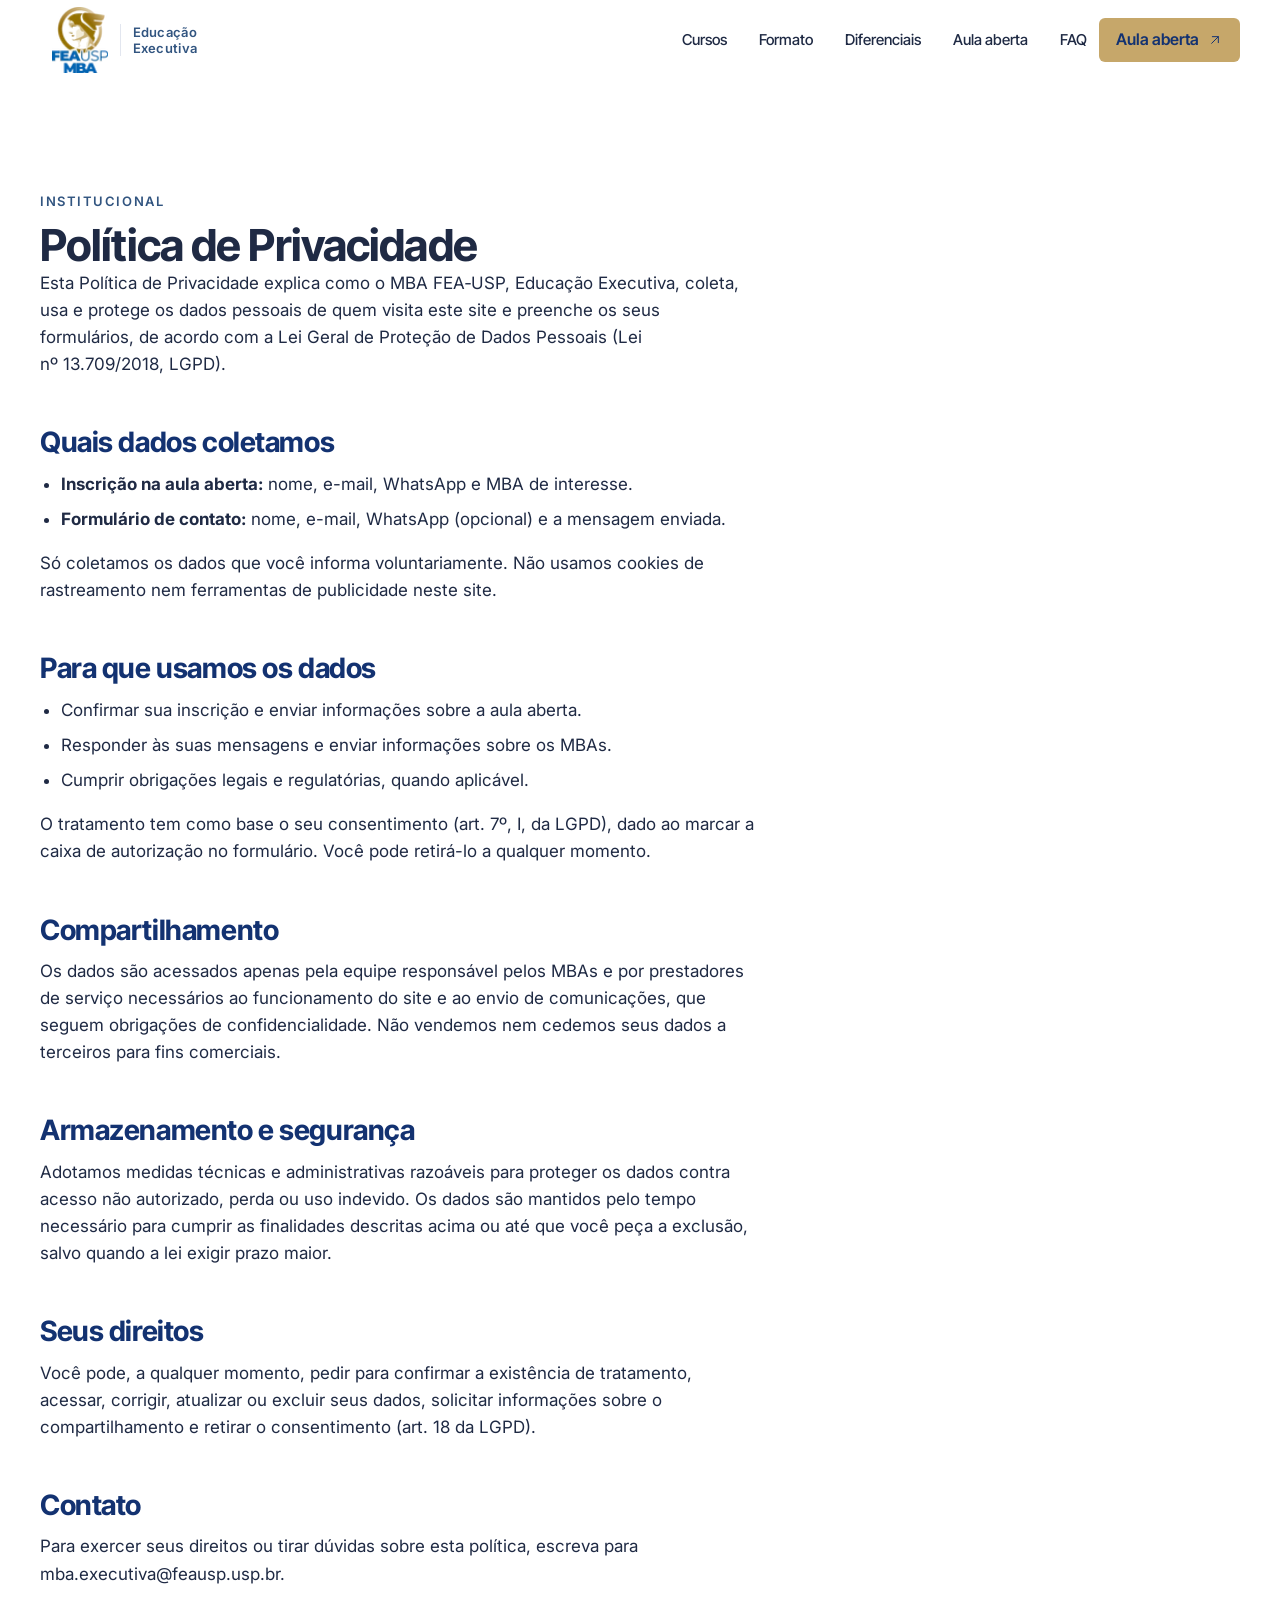
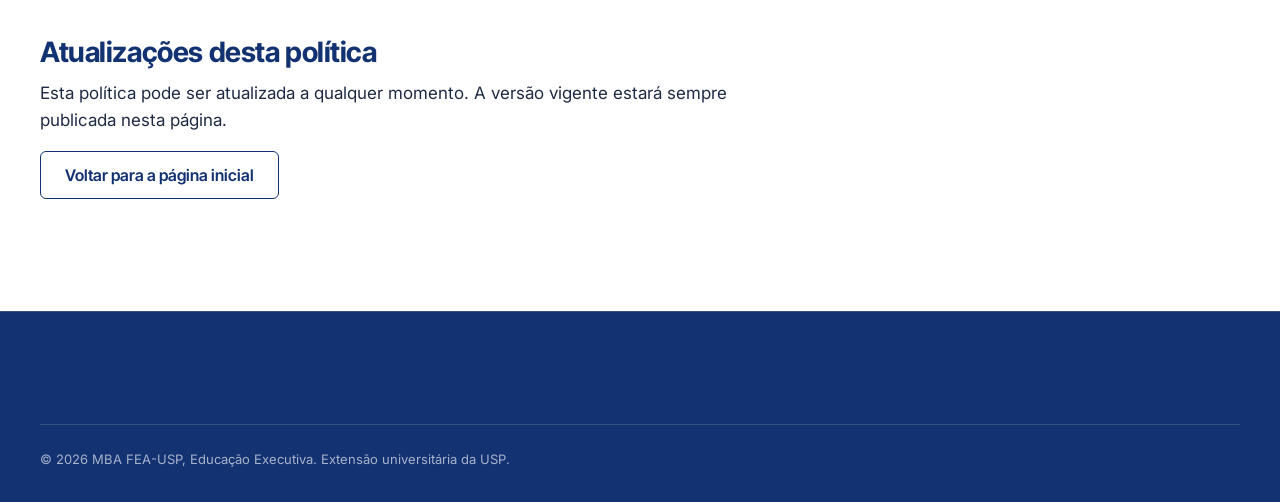
==== commit f43d0bc8: "Correções finais do site" ====
--- a/privacidade.html
+++ b/privacidade.html
@@ -6,7 +6,7 @@
   <title>Política de Privacidade | MBA FEA-USP</title>
   <meta name="description" content="Como o MBA FEA-USP, Educação Executiva, trata os dados pessoais enviados pelos formulários do site.">
   <meta name="theme-color" content="#133271">
-  <meta name="robots" content="noindex">  <!-- remover quando o texto for revisado e publicado -->
+  <link rel="icon" type="image/png" href="assets/img/logo/logo-mba-fea-usp-64.png">
 
   <script>document.documentElement.classList.add('js');</script>
 
@@ -24,7 +24,6 @@
     .politica h2 { font-size: var(--fs-h3); margin: var(--space-7) 0 var(--space-3); color: var(--navy); }
     .politica ul { padding-left: 1.25em; margin: 0 0 1em; }
     .politica li { margin-bottom: var(--space-2); max-width: 65ch; }
-    .politica__aviso { margin: var(--space-5) 0 var(--space-6); padding: var(--space-4) var(--space-5); border: 1px solid var(--gold); background: rgb(198 167 106 / 0.12); border-radius: var(--raio-sm); }
   </style>
 
   <script src="assets/js/main.js" defer></script>
@@ -82,35 +81,37 @@
       <p class="eyebrow">Institucional</p>
       <h1>Política de Privacidade</h1>
 
-      <p class="politica__aviso"><strong>Rascunho.</strong> Este texto precisa ser revisado pelo jurídico responsável antes da publicação. Os trechos marcados como “a confirmar” dependem de informações que ainda não temos.</p>
-
-      <p>Esta política explica como tratamos os dados pessoais que você envia pelos formulários deste site, de acordo com a Lei Geral de Proteção de Dados (Lei nº&nbsp;13.709/2018, LGPD).</p>
-
-      <h2>Quem é o responsável pelos dados</h2>
-      <p>Controlador: <span class="pendente" data-pendente="controlador">[a confirmar: nome e CNPJ do responsável]</span>. Encarregado (DPO): <span class="pendente" data-pendente="encarregado">[a confirmar: nome e contato]</span>.</p>
+      <p>Esta Política de Privacidade explica como o MBA FEA&#8209;USP, Educação Executiva, coleta, usa e protege os dados pessoais de quem visita este site e preenche os seus formulários, de acordo com a Lei Geral de Proteção de Dados Pessoais (Lei nº&nbsp;13.709/2018, LGPD).</p>
 
       <h2>Quais dados coletamos</h2>
       <ul>
-        <li>Inscrição na aula aberta: nome, e-mail, WhatsApp e MBA de interesse.</li>
-        <li>Formulário de contato: nome, e-mail, WhatsApp (opcional) e a mensagem que você escrever.</li>
+        <li><strong>Inscrição na aula aberta:</strong> nome, e-mail, WhatsApp e MBA de interesse.</li>
+        <li><strong>Formulário de contato:</strong> nome, e-mail, WhatsApp (opcional) e a mensagem enviada.</li>
       </ul>
-      <p>Não usamos cookies de rastreamento nem ferramentas de publicidade neste site.</p>
+      <p>Só coletamos os dados que você informa voluntariamente. Não usamos cookies de rastreamento nem ferramentas de publicidade neste site.</p>
 
       <h2>Para que usamos os dados</h2>
       <ul>
         <li>Confirmar sua inscrição e enviar informações sobre a aula aberta.</li>
-        <li>Responder à sua mensagem e enviar informações sobre os MBAs que você pediu.</li>
+        <li>Responder às suas mensagens e enviar informações sobre os MBAs.</li>
+        <li>Cumprir obrigações legais e regulatórias, quando aplicável.</li>
       </ul>
-      <p>A base legal é o seu consentimento (art.&nbsp;7º, I, da LGPD), dado ao marcar a caixa de autorização no formulário.</p>
+      <p>O tratamento tem como base o seu consentimento (art.&nbsp;7º, I, da LGPD), dado ao marcar a caixa de autorização no formulário. Você pode retirá-lo a qualquer momento.</p>
 
-      <h2>Com quem compartilhamos</h2>
-      <p>Os dados são recebidos por <span class="pendente" data-pendente="destino-formulario">[a confirmar: serviço que recebe os formulários]</span> e acessados apenas pela equipe do MBA. Não vendemos nem cedemos seus dados para terceiros.</p>
+      <h2>Compartilhamento</h2>
+      <p>Os dados são acessados apenas pela equipe responsável pelos MBAs e por prestadores de serviço necessários ao funcionamento do site e ao envio de comunicações, que seguem obrigações de confidencialidade. Não vendemos nem cedemos seus dados a terceiros para fins comerciais.</p>
 
-      <h2>Por quanto tempo guardamos</h2>
-      <p><span class="pendente" data-pendente="retencao">[a confirmar: prazo de retenção]</span>. Depois disso, os dados são excluídos.</p>
+      <h2>Armazenamento e segurança</h2>
+      <p>Adotamos medidas técnicas e administrativas razoáveis para proteger os dados contra acesso não autorizado, perda ou uso indevido. Os dados são mantidos pelo tempo necessário para cumprir as finalidades descritas acima ou até que você peça a exclusão, salvo quando a lei exigir prazo maior.</p>
 
       <h2>Seus direitos</h2>
-      <p>Você pode, a qualquer momento, pedir para confirmar, acessar, corrigir ou excluir seus dados, e retirar o consentimento (art.&nbsp;18 da LGPD). Para isso, escreva para <span class="pendente quebra-livre" data-pendente="email-privacidade">[a confirmar: e-mail]</span>.</p>
+      <p>Você pode, a qualquer momento, pedir para confirmar a existência de tratamento, acessar, corrigir, atualizar ou excluir seus dados, solicitar informações sobre o compartilhamento e retirar o consentimento (art.&nbsp;18 da LGPD).</p>
+
+      <h2>Contato</h2>
+      <p>Para exercer seus direitos ou tirar dúvidas sobre esta política, escreva para <span class="quebra-livre">mba.executiva@feausp.usp.br</span>.</p>
+
+      <h2>Atualizações desta política</h2>
+      <p>Esta política pode ser atualizada a qualquer momento. A versão vigente estará sempre publicada nesta página.</p>
 
       <p><a class="btn btn--contorno-escuro" href="index.html">Voltar para a página inicial</a></p>
     </article>
--- a/assets/css/layout.css
+++ b/assets/css/layout.css
@@ -18,6 +18,11 @@
 
 .fundo-suave {
   background: var(--fundo-suave);
+}
+
+/* Duas seções claras seguidas (Formato → Aula aberta): sem somar os dois espaçamentos */
+.fundo-suave + .fundo-suave {
+  padding-top: 0;
 }
 
 /* Grid: 4 colunas (mobile), 8 (tablet), 12 (desktop) */
--- a/assets/css/sections.css
+++ b/assets/css/sections.css
@@ -324,8 +324,129 @@
   color: var(--branco);
 }
 
+/* Empresas parceiras dentro do card do curso: placas brancas do mesmo tamanho */
+.curso__parceiros {
+  display: flex;
+  flex-wrap: wrap;
+  align-items: center;
+  gap: var(--space-2) var(--space-3);
+  margin-top: var(--space-4);
+}
+
+.curso__parceiros > p {
+  margin: 0;
+  font-size: 0.8125rem;
+  font-weight: 600;
+  color: var(--mist);
+}
+
+.curso__parceiros ul {
+  display: flex;
+  gap: var(--space-2);
+  list-style: none;
+}
+
+.curso__parceiros .parceiro {
+  width: 108px;
+  height: 40px;
+  padding: 6px 12px;
+  border: 0;
+  border-radius: var(--raio-sm);
+}
+
+.curso__parceiros .parceiro img {
+  max-height: 22px;
+}
+
+.curso__parceiros .parceiro--quadrado img {
+  max-height: 30px;
+}
+
 .curso__detalhes {
   margin-top: var(--space-5);
+}
+
+/* Placa de logo: tamanho fixo, logo centrada e contida (horizontais e o quadrado do Itaú) */
+.parceiro {
+  display: flex;
+  align-items: center;
+  justify-content: center;
+  height: 88px;
+  padding: var(--space-4) var(--space-5);
+  border: 1px solid var(--linha);
+  border-radius: var(--raio-md);
+  background: var(--branco);
+}
+
+.parceiro picture {
+  display: contents;
+}
+
+.parceiro img {
+  width: auto;
+  height: auto;
+  max-width: 100%;
+  max-height: 38px;
+  object-fit: contain;
+}
+
+.parceiro--quadrado img {
+  max-height: 52px;
+}
+
+/* Bloco "Empresas parceiras" no fim da seção dos cursos */
+.parceiros {
+  margin-top: var(--space-8);
+}
+
+.parceiros__titulo {
+  color: var(--navy);
+}
+
+.parceiros__texto {
+  margin-top: var(--space-2);
+  color: var(--tinta);
+}
+
+.parceiros__grade {
+  display: grid;
+  gap: var(--gutter);
+  margin-top: var(--space-6);
+  list-style: none;
+}
+
+/* Logos têm fundo branco no arquivo: as placas ficam brancas sobre um cartão azul-claro,
+   assim não aparece "caixa branca dentro de caixa cinza" */
+.parceiros__curso {
+  display: grid;
+  grid-template-rows: auto 1fr auto;
+  gap: var(--space-2);
+  padding: var(--space-5);
+  border-radius: var(--raio-md);
+  background: rgb(43 99 169 / 0.07);
+}
+
+.parceiros__curso .eyebrow {
+  margin: 0;
+}
+
+.parceiros__curso h4 {
+  color: var(--navy);
+  max-width: 24ch;
+}
+
+.parceiros__logos {
+  display: grid;
+  grid-template-columns: repeat(2, minmax(0, 1fr));
+  gap: var(--space-3);
+  margin-top: var(--space-3);
+  list-style: none;
+}
+
+@media (min-width: 1024px) {
+  .parceiros__grade {
+    grid-template-columns: repeat(3, minmax(0, 1fr));
+  }
 }
 
 .curso__painel {
@@ -650,6 +771,24 @@
   max-width: 34ch;
 }
 
+/* Linha discreta: apresentação das empresas parceiras na aula aberta */
+.banner__extra {
+  display: flex;
+  align-items: center;
+  gap: var(--space-2);
+  margin-top: var(--space-4);
+  font-size: var(--fs-pequeno);
+  line-height: 1.4;
+  color: var(--mist);
+}
+
+.banner__extra .icone {
+  width: 18px;
+  height: 18px;
+  flex: none;
+  color: var(--gold);
+}
+
 .banner__modulos {
   display: flex;
   flex-wrap: wrap;
@@ -727,11 +866,13 @@
   overflow: hidden;
   margin: 0;
   border-radius: var(--raio-md);
-  background: var(--slate);
+  background: var(--navy);
+  display: flex;
+  flex-direction: column;
 }
 
 .prof--azul {
-  background: var(--blue);
+  background: var(--navy);
 }
 
 /* Retrato mais alto que o corte 4:5: rosto no terço de cima, legenda embaixo sem cobrir o rosto */
@@ -747,9 +888,11 @@
   position: absolute;
   inset: auto 0 0;
   display: grid;
+  align-content: start;     /* nomes na mesma altura nos dois cards, mesmo com cargos de 2 ou 3 linhas */
   gap: 2px;
+  min-height: 9.5rem;
   padding: var(--space-6) var(--space-3) var(--space-3);
-  background: linear-gradient(180deg, rgb(19 50 113 / 0) 0%, rgb(19 50 113 / 0.88) 38%, rgb(19 50 113 / 0.95) 100%);
+  background: linear-gradient(180deg, rgb(19 50 113 / 0) 0%, rgb(19 50 113 / 0.88) 30%, rgb(19 50 113 / 0.95) 100%);
   text-align: center;
 }
 
@@ -771,6 +914,8 @@
 @media (max-width: 767.98px) {
   .prof figcaption {
     position: static;
+    min-height: 0;
+    flex: 1;   /* a legenda ocupa todo o espaço que sobra no cartão, sem faixa vazia */
     padding: var(--space-3) var(--space-2);
     background: var(--navy);
   }
@@ -815,10 +960,21 @@
 
 @media (min-width: 1024px) {
   .banner {
-    grid-template-columns: 6fr 5fr;
-    gap: var(--space-7);
+    /* Duas metades como na referência: texto à esquerda, moldura dos professores ocupando toda a
+       coluna da direita (antes 6fr/5fr com cards pequenos deixava um vão no meio) */
+    grid-template-columns: minmax(0, 1fr) minmax(0, 1fr);
+    gap: var(--space-6);
     align-items: center;
-    padding: var(--space-8) var(--space-7);
+    padding: var(--space-7) var(--space-6) var(--space-7) var(--space-7);
+  }
+
+  .banner__profs {
+    gap: var(--space-4);
+    padding: var(--space-4);
+  }
+
+  .banner__sub {
+    max-width: 38ch;
   }
 }
 
